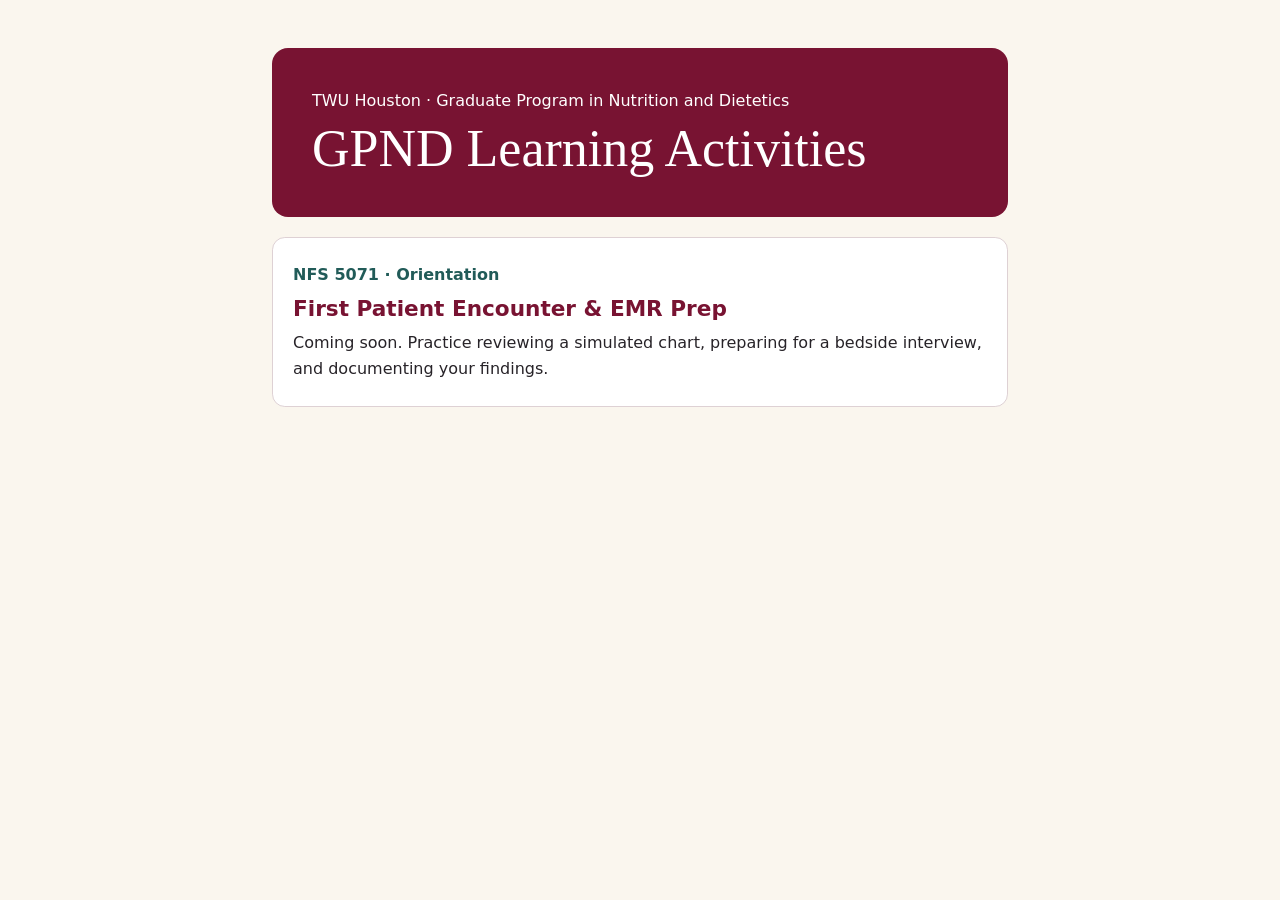
==== public/index.html @ 3261f148 "Initialize the GPND Learning Activities hub" ====
<!doctype html>
<html lang="en">
<head>
  <meta charset="utf-8">
  <meta name="viewport" content="width=device-width, initial-scale=1">
  <title>TWU Houston GPND Learning Activities</title>
  <style>
    * { box-sizing: border-box; }
    body { margin: 0; background: #faf6ee; color: #272328; font: 1rem/1.6 system-ui, sans-serif; }
    main { max-width: 52rem; margin: auto; padding: clamp(1rem, 5vw, 3rem); }
    header { background: #781332; color: white; padding: clamp(1.25rem, 4vw, 2.5rem); border-radius: 1rem; }
    header p, h1 { margin: 0; }
    h1 { font: 500 clamp(2rem, 6vw, 3.25rem)/1.1 Georgia, serif; margin-top: .4rem; }
    section { margin-top: 1.25rem; background: white; border: 1px solid #ded1d4; border-radius: .8rem; padding: 1.25rem; }
    h2 { margin: .25rem 0; color: #781332; font-size: 1.35rem; }
    section p { margin: .25rem 0; }
    .course { color: #215b58; font-weight: 700; }
  </style>
</head>
<body>
  <main>
    <header>
      <p>TWU Houston · Graduate Program in Nutrition and Dietetics</p>
      <h1>GPND Learning Activities</h1>
    </header>
    <section aria-labelledby="orientation">
      <p class="course">NFS 5071 · Orientation</p>
      <h2 id="orientation">First Patient Encounter &amp; EMR Prep</h2>
      <p>Coming soon. Practice reviewing a simulated chart, preparing for a bedside interview, and documenting your findings.</p>
    </section>
  </main>
</body>
</html>
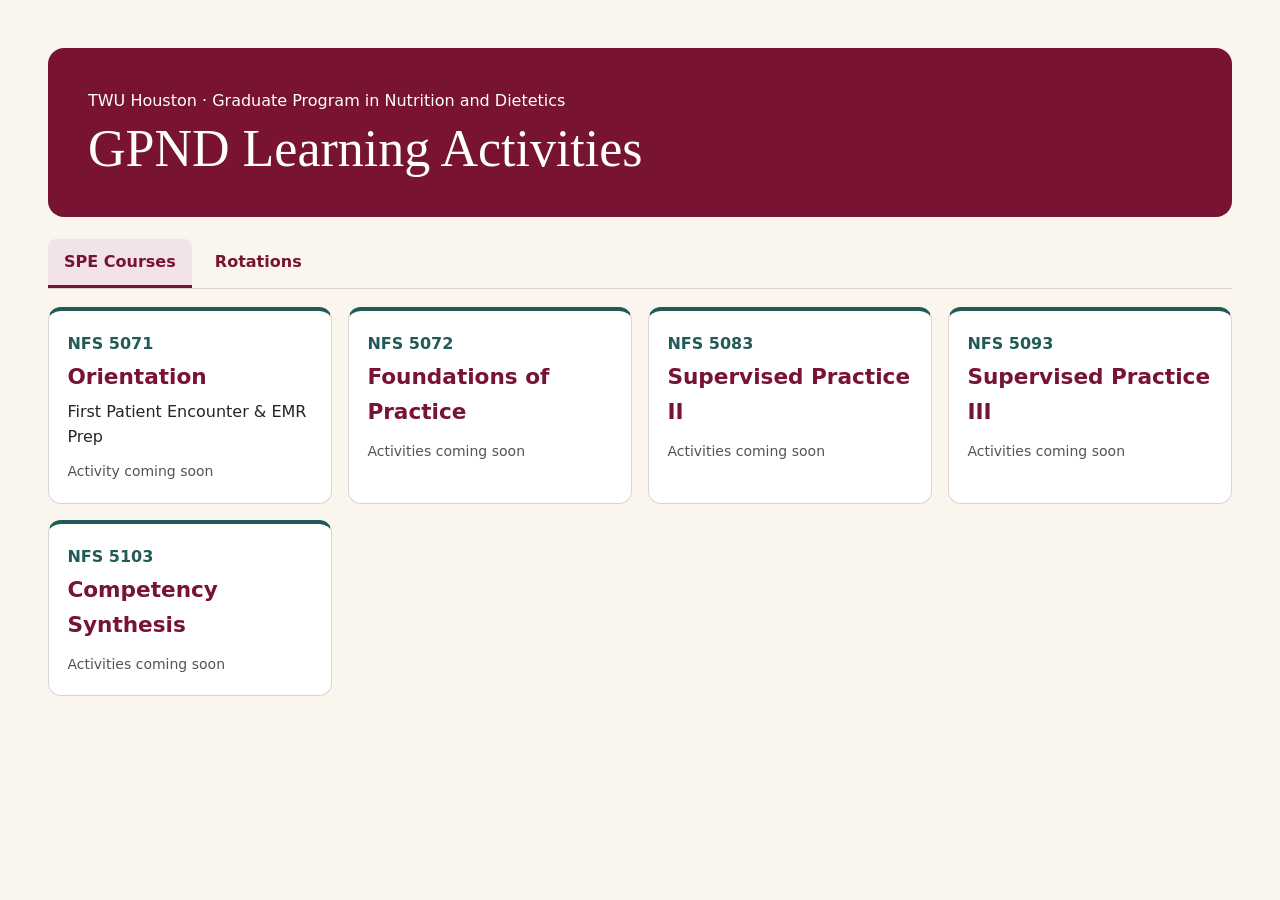
==== commit c64306f4: "Widen the activities hub and organize by SPE course and rotation" ====
--- a/public/index.html
+++ b/public/index.html
@@ -7,14 +7,21 @@
   <style>
     * { box-sizing: border-box; }
     body { margin: 0; background: #faf6ee; color: #272328; font: 1rem/1.6 system-ui, sans-serif; }
-    main { max-width: 52rem; margin: auto; padding: clamp(1rem, 5vw, 3rem); }
+    main { max-width: 92rem; margin: auto; padding: clamp(1rem, 5vw, 3rem); }
     header { background: #781332; color: white; padding: clamp(1.25rem, 4vw, 2.5rem); border-radius: 1rem; }
     header p, h1 { margin: 0; }
     h1 { font: 500 clamp(2rem, 6vw, 3.25rem)/1.1 Georgia, serif; margin-top: .4rem; }
-    section { margin-top: 1.25rem; background: white; border: 1px solid #ded1d4; border-radius: .8rem; padding: 1.25rem; }
     h2 { margin: .25rem 0; color: #781332; font-size: 1.35rem; }
-    section p { margin: .25rem 0; }
     .course { color: #215b58; font-weight: 700; }
+    .tabs { display:flex; flex-wrap:wrap; gap:.45rem; margin:1.35rem 0 1.1rem; border-bottom:1px solid #ded1d4; }
+    .tabs button { font:inherit; font-weight:700; color:#781332; background:transparent; padding:.65rem 1rem; border:0; border-bottom:3px solid transparent; cursor:pointer; }
+    .tabs button[aria-selected="true"] { border-color:#781332; background:#f2e3e8; border-radius:.5rem .5rem 0 0; }
+    :focus-visible { outline:3px solid #215b58; outline-offset:3px; }
+    .grid { display:grid; grid-template-columns:repeat(auto-fit,minmax(min(100%,16rem),1fr)); gap:1rem; }
+    .tile { background:white; border:1px solid #ded1d4; border-top:4px solid #215b58; border-radius:.8rem; padding:1rem 1.15rem; }
+    .tile p { margin:.25rem 0; }
+    .tile .status { margin-top:.65rem; color:#59505a; font-size:.875rem; }
+    [hidden] { display:none; }
   </style>
 </head>
 <body>
@@ -23,11 +30,50 @@
       <p>TWU Houston · Graduate Program in Nutrition and Dietetics</p>
       <h1>GPND Learning Activities</h1>
     </header>
-    <section aria-labelledby="orientation">
-      <p class="course">NFS 5071 · Orientation</p>
-      <h2 id="orientation">First Patient Encounter &amp; EMR Prep</h2>
-      <p>Coming soon. Practice reviewing a simulated chart, preparing for a bedside interview, and documenting your findings.</p>
+    <div class="tabs" role="tablist" aria-label="Browse learning activities">
+      <button type="button" role="tab" id="courses-tab" aria-controls="courses" aria-selected="true">SPE Courses</button>
+      <button type="button" role="tab" id="rotations-tab" aria-controls="rotations" aria-selected="false" tabindex="-1">Rotations</button>
+    </div>
+    <section id="courses" role="tabpanel" aria-labelledby="courses-tab" tabindex="0">
+      <div class="grid"><article class="tile"><p class="course">NFS 5071</p><h2>Orientation</h2><p>First Patient Encounter &amp; EMR Prep</p><p class="status">Activity coming soon</p></article>
+<article class="tile"><p class="course">NFS 5072</p><h2>Foundations of Practice</h2><p class="status">Activities coming soon</p></article>
+<article class="tile"><p class="course">NFS 5083</p><h2>Supervised Practice II</h2><p class="status">Activities coming soon</p></article>
+<article class="tile"><p class="course">NFS 5093</p><h2>Supervised Practice III</h2><p class="status">Activities coming soon</p></article>
+<article class="tile"><p class="course">NFS 5103</p><h2>Competency Synthesis</h2><p class="status">Activities coming soon</p></article></div>
+    </section>
+    <section id="rotations" role="tabpanel" aria-labelledby="rotations-tab" tabindex="0" hidden>
+      <div class="grid"><article class="tile"><h2>Clinical Inpatient</h2><p class="status">Activities coming soon</p></article>
+<article class="tile"><h2>Clinical Outpatient</h2><p class="status">Activities coming soon</p></article>
+<article class="tile"><h2>Renal Dialysis</h2><p class="status">Activities coming soon</p></article>
+<article class="tile"><h2>Community Nutrition</h2><p class="status">Activities coming soon</p></article>
+<article class="tile"><h2>School Foodservice</h2><p class="status">Activities coming soon</p></article>
+<article class="tile"><h2>Hospital Foodservice</h2><p class="status">Activities coming soon</p></article>
+<article class="tile"><h2>Elective</h2><p class="status">Activities coming soon</p></article></div>
     </section>
   </main>
+<script>
+  const tabs = Array.from(document.querySelectorAll('[role="tab"]'));
+  function activate(index) {
+    tabs.forEach((tab, i) => {
+      const active = i === index;
+      tab.setAttribute("aria-selected", String(active));
+      tab.tabIndex = active ? 0 : -1;
+      document.getElementById(tab.getAttribute("aria-controls")).hidden = !active;
+    });
+  }
+  tabs.forEach((tab, index) => {
+    tab.addEventListener("click", () => activate(index));
+    tab.addEventListener("keydown", event => {
+      let next;
+      if (event.key === "ArrowRight" || event.key === "ArrowLeft") next = (index + 1) % tabs.length;
+      else if (event.key === "Home") next = 0;
+      else if (event.key === "End") next = tabs.length - 1;
+      else return;
+      event.preventDefault();
+      activate(next);
+      tabs[next].focus();
+    });
+  });
+</script>
 </body>
 </html>
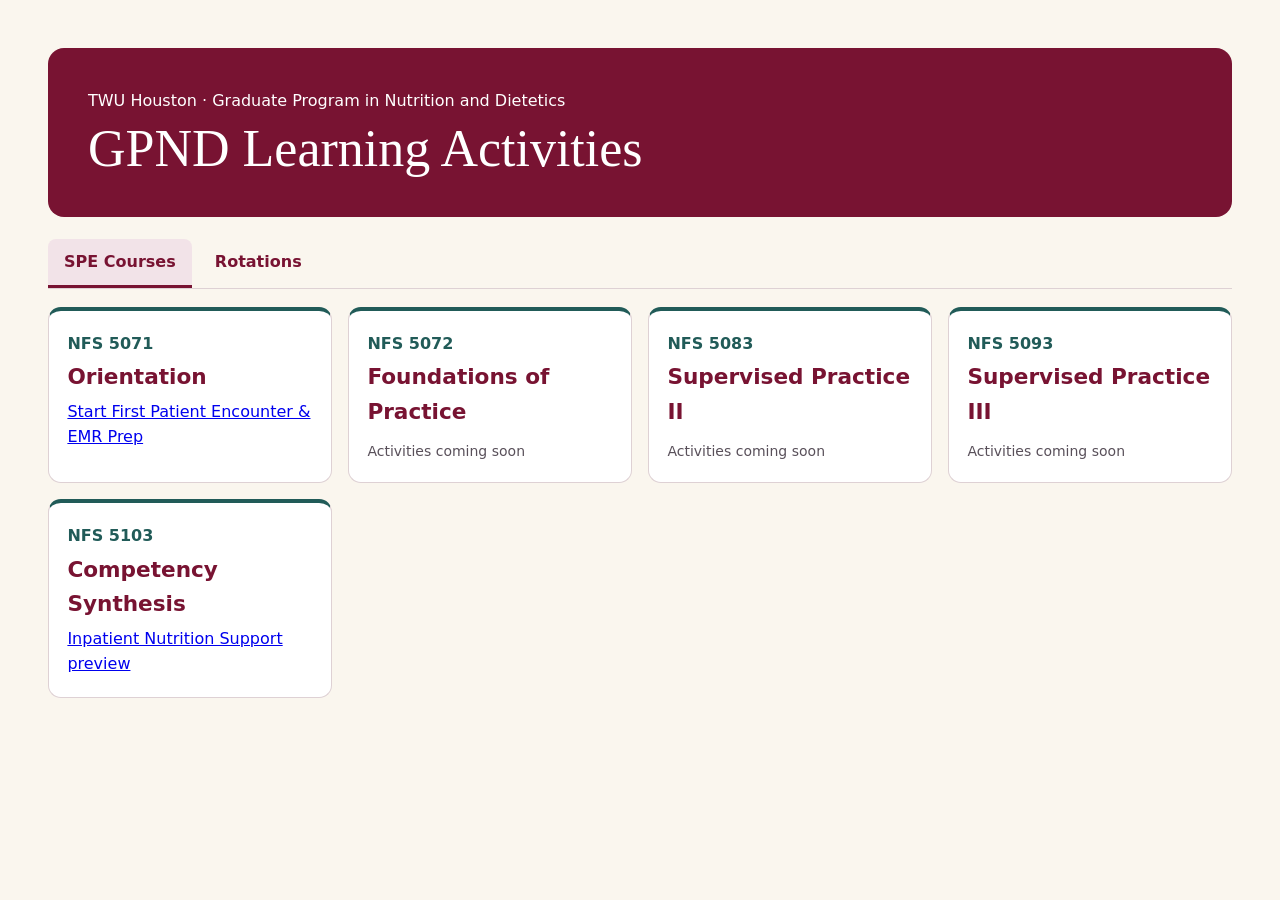
==== commit 102a4757: "Add NFS 5103 EN and PN simulation preview" ====
--- a/public/index.html
+++ b/public/index.html
@@ -35,11 +35,11 @@
       <button type="button" role="tab" id="rotations-tab" aria-controls="rotations" aria-selected="false" tabindex="-1">Rotations</button>
     </div>
     <section id="courses" role="tabpanel" aria-labelledby="courses-tab" tabindex="0">
-      <div class="grid"><article class="tile"><p class="course">NFS 5071</p><h2>Orientation</h2><p>First Patient Encounter &amp; EMR Prep</p><p class="status">Activity coming soon</p></article>
+      <div class="grid"><article class="tile"><p class="course">NFS 5071</p><h2>Orientation</h2><p><a href="spe/5071/first-patient-encounter/">Start First Patient Encounter &amp; EMR Prep</a></p></article>
 <article class="tile"><p class="course">NFS 5072</p><h2>Foundations of Practice</h2><p class="status">Activities coming soon</p></article>
 <article class="tile"><p class="course">NFS 5083</p><h2>Supervised Practice II</h2><p class="status">Activities coming soon</p></article>
 <article class="tile"><p class="course">NFS 5093</p><h2>Supervised Practice III</h2><p class="status">Activities coming soon</p></article>
-<article class="tile"><p class="course">NFS 5103</p><h2>Competency Synthesis</h2><p class="status">Activities coming soon</p></article></div>
+<article class="tile"><p class="course">NFS 5103</p><h2>Competency Synthesis</h2><p><a href="spe/5103/nutrition-support/?encounter=en">Inpatient Nutrition Support preview</a></p></article></div>
     </section>
     <section id="rotations" role="tabpanel" aria-labelledby="rotations-tab" tabindex="0" hidden>
       <div class="grid"><article class="tile"><h2>Clinical Inpatient</h2><p class="status">Activities coming soon</p></article>
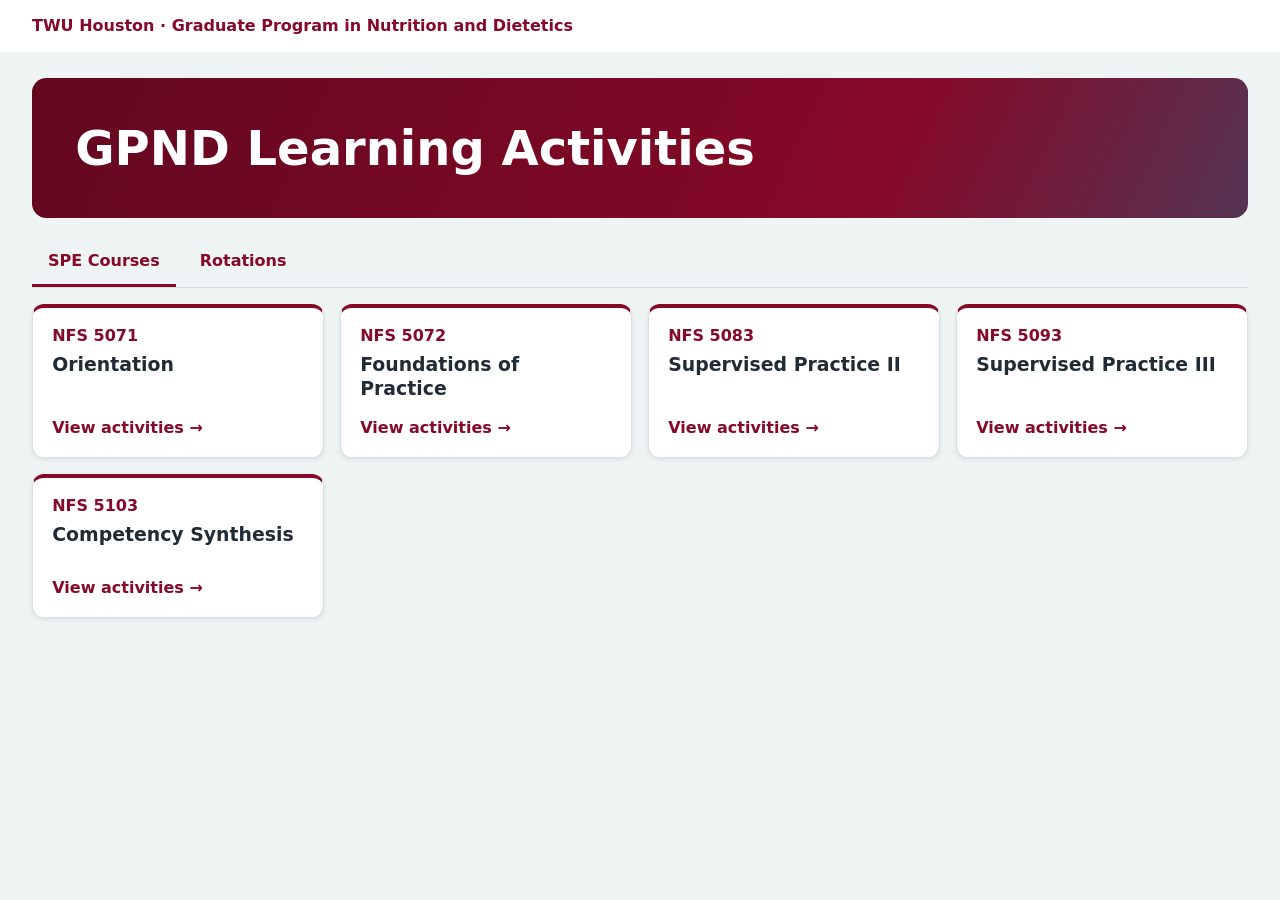
==== commit 63d2204b: "Organize GPND activities into course pages" ====
--- a/public/index.html
+++ b/public/index.html
@@ -4,30 +4,12 @@
   <meta charset="utf-8">
   <meta name="viewport" content="width=device-width, initial-scale=1">
   <title>TWU Houston GPND Learning Activities</title>
-  <style>
-    * { box-sizing: border-box; }
-    body { margin: 0; background: #faf6ee; color: #272328; font: 1rem/1.6 system-ui, sans-serif; }
-    main { max-width: 92rem; margin: auto; padding: clamp(1rem, 5vw, 3rem); }
-    header { background: #781332; color: white; padding: clamp(1.25rem, 4vw, 2.5rem); border-radius: 1rem; }
-    header p, h1 { margin: 0; }
-    h1 { font: 500 clamp(2rem, 6vw, 3.25rem)/1.1 Georgia, serif; margin-top: .4rem; }
-    h2 { margin: .25rem 0; color: #781332; font-size: 1.35rem; }
-    .course { color: #215b58; font-weight: 700; }
-    .tabs { display:flex; flex-wrap:wrap; gap:.45rem; margin:1.35rem 0 1.1rem; border-bottom:1px solid #ded1d4; }
-    .tabs button { font:inherit; font-weight:700; color:#781332; background:transparent; padding:.65rem 1rem; border:0; border-bottom:3px solid transparent; cursor:pointer; }
-    .tabs button[aria-selected="true"] { border-color:#781332; background:#f2e3e8; border-radius:.5rem .5rem 0 0; }
-    :focus-visible { outline:3px solid #215b58; outline-offset:3px; }
-    .grid { display:grid; grid-template-columns:repeat(auto-fit,minmax(min(100%,16rem),1fr)); gap:1rem; }
-    .tile { background:white; border:1px solid #ded1d4; border-top:4px solid #215b58; border-radius:.8rem; padding:1rem 1.15rem; }
-    .tile p { margin:.25rem 0; }
-    .tile .status { margin-top:.65rem; color:#59505a; font-size:.875rem; }
-    [hidden] { display:none; }
-  </style>
+  <link rel="stylesheet" href="hub.css">
 </head>
 <body>
+  <div class="brand">TWU Houston · Graduate Program in Nutrition and Dietetics</div>
   <main>
-    <header>
-      <p>TWU Houston · Graduate Program in Nutrition and Dietetics</p>
+    <header class="hero">
       <h1>GPND Learning Activities</h1>
     </header>
     <div class="tabs" role="tablist" aria-label="Browse learning activities">
@@ -35,20 +17,22 @@
       <button type="button" role="tab" id="rotations-tab" aria-controls="rotations" aria-selected="false" tabindex="-1">Rotations</button>
     </div>
     <section id="courses" role="tabpanel" aria-labelledby="courses-tab" tabindex="0">
-      <div class="grid"><article class="tile"><p class="course">NFS 5071</p><h2>Orientation</h2><p><a href="spe/5071/first-patient-encounter/">Start First Patient Encounter &amp; EMR Prep</a></p></article>
-<article class="tile"><p class="course">NFS 5072</p><h2>Foundations of Practice</h2><p class="status">Activities coming soon</p></article>
-<article class="tile"><p class="course">NFS 5083</p><h2>Supervised Practice II</h2><p class="status">Activities coming soon</p></article>
-<article class="tile"><p class="course">NFS 5093</p><h2>Supervised Practice III</h2><p class="status">Activities coming soon</p></article>
-<article class="tile"><p class="course">NFS 5103</p><h2>Competency Synthesis</h2><p><a href="spe/5103/nutrition-support/?encounter=en">Inpatient Nutrition Support preview</a></p></article></div>
+      <div class="grid">
+        <a class="card" href="spe/5071/"><p class=course>NFS 5071</p><h2>Orientation</h2><span class="action">View activities <span aria-hidden="true">→</span></span></a>
+        <a class="card" href="spe/5072/"><p class=course>NFS 5072</p><h2>Foundations of Practice</h2><span class="action">View activities <span aria-hidden="true">→</span></span></a>
+        <a class="card" href="spe/5083/"><p class=course>NFS 5083</p><h2>Supervised Practice II</h2><span class="action">View activities <span aria-hidden="true">→</span></span></a>
+        <a class="card" href="spe/5093/"><p class=course>NFS 5093</p><h2>Supervised Practice III</h2><span class="action">View activities <span aria-hidden="true">→</span></span></a>
+        <a class="card" href="spe/5103/"><p class=course>NFS 5103</p><h2>Competency Synthesis</h2><span class="action">View activities <span aria-hidden="true">→</span></span></a>
+      </div>
     </section>
     <section id="rotations" role="tabpanel" aria-labelledby="rotations-tab" tabindex="0" hidden>
-      <div class="grid"><article class="tile"><h2>Clinical Inpatient</h2><p class="status">Activities coming soon</p></article>
-<article class="tile"><h2>Clinical Outpatient</h2><p class="status">Activities coming soon</p></article>
-<article class="tile"><h2>Renal Dialysis</h2><p class="status">Activities coming soon</p></article>
-<article class="tile"><h2>Community Nutrition</h2><p class="status">Activities coming soon</p></article>
-<article class="tile"><h2>School Foodservice</h2><p class="status">Activities coming soon</p></article>
-<article class="tile"><h2>Hospital Foodservice</h2><p class="status">Activities coming soon</p></article>
-<article class="tile"><h2>Elective</h2><p class="status">Activities coming soon</p></article></div>
+      <div class="grid"><article class="card"><h2>Clinical Inpatient</h2><p class="status">Activities coming soon</p></article>
+<article class="card"><h2>Clinical Outpatient</h2><p class="status">Activities coming soon</p></article>
+<article class="card"><h2>Renal Dialysis</h2><p class="status">Activities coming soon</p></article>
+<article class="card"><h2>Community Nutrition</h2><p class="status">Activities coming soon</p></article>
+<article class="card"><h2>School Foodservice</h2><p class="status">Activities coming soon</p></article>
+<article class="card"><h2>Hospital Foodservice</h2><p class="status">Activities coming soon</p></article>
+<article class="card"><h2>Elective</h2><p class="status">Activities coming soon</p></article></div>
     </section>
   </main>
 <script>
--- a/public/hub.css
+++ b/public/hub.css
@@ -0,0 +1,30 @@
+:root { color-scheme: light; --maroon: #850928; --ink: #202b35; --line: #d8dfe2; }
+* { box-sizing: border-box; }
+body { margin: 0; font: 1rem/1.55 system-ui, sans-serif; color: var(--ink); background: #eef3f3; }
+[hidden] { display: none; }
+.brand { background: #fff; padding: .85rem max(1rem, calc((100vw - 76rem)/2)); color: var(--maroon); font-weight: 750; }
+.brand a { color: inherit; }
+main { width: min(76rem, 100% - 2rem); margin: 1.6rem auto 3rem; }
+.hero { background: linear-gradient(115deg, #63071f, #850928 70%, #553453); color: white; padding: clamp(1.25rem, 4vw, 2.7rem); border-radius: .9rem; margin-bottom: 1.25rem; }
+.hero p, h1 { margin: 0; }
+.hero p { margin-bottom: .35rem; }
+h1 { font-size: clamp(1.8rem, 4vw, 3rem); line-height: 1.13; }
+.tabs { display: flex; flex-wrap: wrap; gap: .5rem; border-bottom: 1px solid var(--line); margin-bottom: 1rem; }
+.tabs button { font: inherit; font-weight: 700; color: var(--maroon); background: transparent; border: 0; border-bottom: 3px solid transparent; padding: .65rem 1rem; cursor: pointer; }
+.tabs button[aria-selected="true"] { border-color: var(--maroon); }
+.grid { display: grid; grid-template-columns: repeat(auto-fill, minmax(min(100%, 17rem), 1fr)); gap: 1rem; }
+.card { display: flex; flex-direction: column; align-items: flex-start; min-height: 9rem; padding: 1rem 1.2rem; border: 1px solid var(--line); border-top: 4px solid var(--maroon); border-radius: .75rem; background: white; box-shadow: 0 2px 5px #18212b14; color: inherit; text-decoration: none; }
+.card h2 { font-size: 1.18rem; line-height: 1.3; margin: .2rem 0 .45rem; }
+.card p { margin: 0 0 .5rem; }
+.card .course { font-weight: 700; color: var(--maroon); margin: 0; }
+.card .action { color: var(--maroon); font-weight: 700; margin-top: auto; padding-top: .5rem; }
+a.card { transition: transform 160ms ease, box-shadow 160ms ease; }
+a.card:is(:hover, :focus-visible) { box-shadow: 0 10px 22px #18212b24; transform: translateY(-4px); }
+a.card:is(:hover, :focus-visible) .action { text-decoration: underline; }
+:focus-visible { outline: 3px solid #225b61; outline-offset: 4px; }
+.breadcrumb { margin-bottom: 1rem; }
+.breadcrumb a { color: var(--maroon); }
+@media (prefers-reduced-motion: reduce) {
+  a.card { transition: none; }
+  a.card:is(:hover, :focus-visible) { transform: none; }
+}
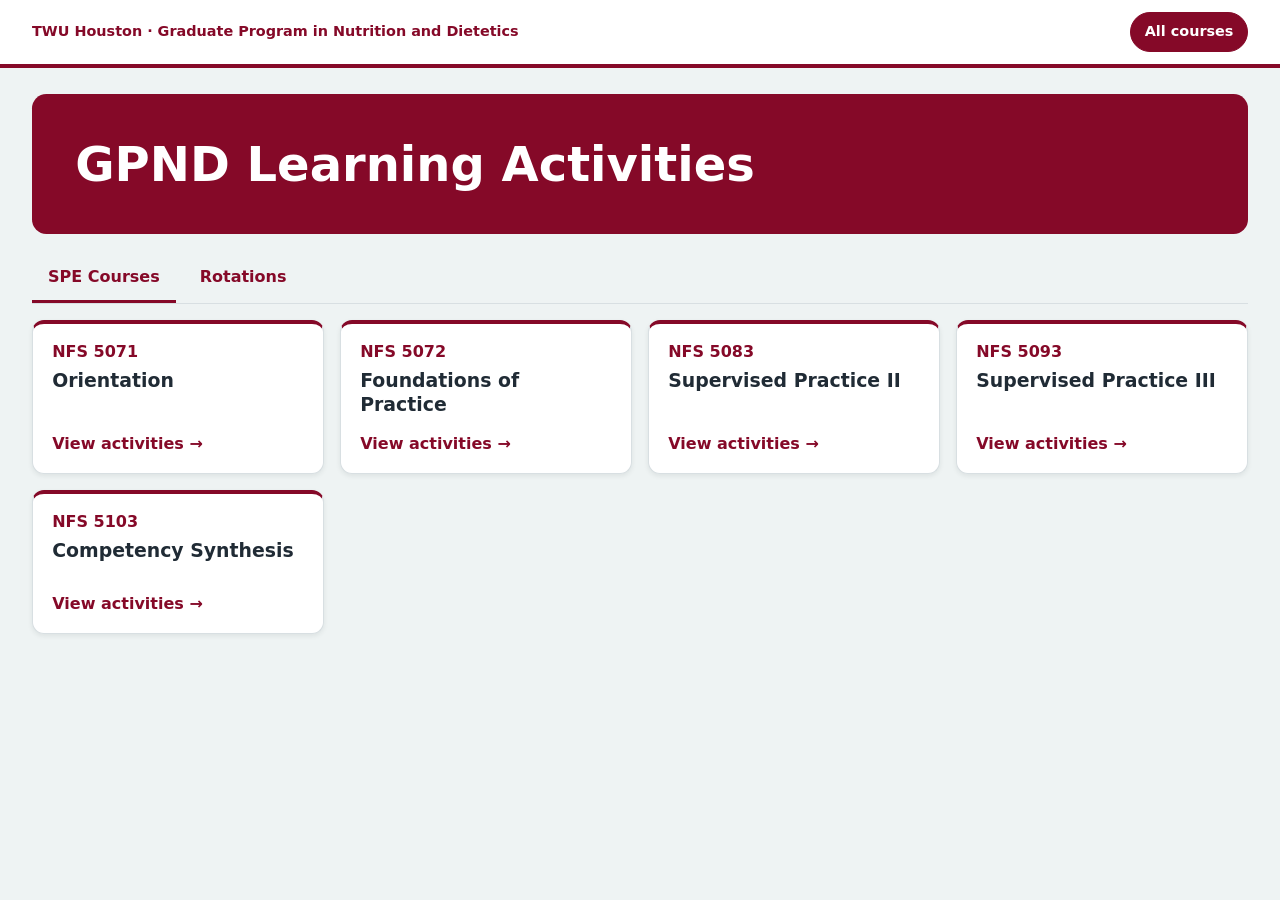
==== commit e2400251: "Restore bedside chart entry and standardize course navigation" ====
--- a/public/index.html
+++ b/public/index.html
@@ -5,9 +5,15 @@
   <meta name="viewport" content="width=device-width, initial-scale=1">
   <title>TWU Houston GPND Learning Activities</title>
   <link rel="stylesheet" href="hub.css">
+<link rel="stylesheet" href="site-nav.css">
 </head>
 <body>
-  <div class="brand">TWU Houston · Graduate Program in Nutrition and Dietetics</div>
+<div class="gpnd-header">
+  <span>TWU Houston · Graduate Program in Nutrition and Dietetics</span>
+  <nav class="gpnd-nav" aria-label="Learning activities navigation">
+    <a href="index.html" aria-current="page">All courses</a>
+  </nav>
+</div>
   <main>
     <header class="hero">
       <h1>GPND Learning Activities</h1>
--- a/public/hub.css
+++ b/public/hub.css
@@ -5,7 +5,7 @@
 .brand { background: #fff; padding: .85rem max(1rem, calc((100vw - 76rem)/2)); color: var(--maroon); font-weight: 750; }
 .brand a { color: inherit; }
 main { width: min(76rem, 100% - 2rem); margin: 1.6rem auto 3rem; }
-.hero { background: linear-gradient(115deg, #63071f, #850928 70%, #553453); color: white; padding: clamp(1.25rem, 4vw, 2.7rem); border-radius: .9rem; margin-bottom: 1.25rem; }
+.hero { background: var(--maroon); color: white; padding: clamp(1.25rem, 4vw, 2.7rem); border-radius: .9rem; margin-bottom: 1.25rem; }
 .hero p, h1 { margin: 0; }
 .hero p { margin-bottom: .35rem; }
 h1 { font-size: clamp(1.8rem, 4vw, 3rem); line-height: 1.13; }
--- a/public/site-nav.css
+++ b/public/site-nav.css
@@ -0,0 +1,58 @@
+.gpnd-header {
+  box-sizing: border-box;
+  display: flex;
+  flex-wrap: wrap;
+  align-items: center;
+  justify-content: space-between;
+  gap: .75rem 1.5rem;
+  padding: .75rem max(1rem, calc((100% - 76rem) / 2));
+  background: white;
+  color: #850928;
+  border-bottom: 4px solid #850928;
+  font: 700 .9rem/1.35 system-ui, sans-serif;
+}
+.gpnd-nav { display: flex; flex-wrap: wrap; gap: .45rem; }
+.gpnd-nav > a, .gpnd-nav > button {
+  display: inline-flex;
+  align-items: center;
+  min-height: 40px;
+  padding: .4rem .85rem;
+  border: 1px solid #850928;
+  border-radius: 999px;
+  background: white;
+  color: #850928;
+  font: inherit;
+  text-decoration: none;
+  cursor: pointer;
+}
+.gpnd-nav > [aria-current="page"], .gpnd-nav > :is(a, button):hover {
+  background: #850928;
+  color: white;
+}
+.gpnd-nav > :focus-visible, .encounter-room button:focus-visible {
+  outline: 3px solid #225b61;
+  outline-offset: 3px;
+}
+.gpnd-skip {
+  position: fixed;
+  z-index: 10;
+  inset: .5rem auto auto .5rem;
+  padding: .5rem;
+  color: #850928;
+  background: white;
+}
+.gpnd-skip:not(:focus) { clip-path: inset(50%); }
+.encounter-room { position: relative; width: min(100%, 65rem); margin: 0 auto; }
+.encounter-room img { display: block; width: 100%; height: auto; border-radius: .75rem; }
+.encounter-room button {
+  position: absolute;
+  top: 20%;
+  left: 2%;
+  min-height: 44px;
+  padding: .45rem .7rem;
+  border: 2px solid white;
+  border-radius: .5rem;
+  background: #850928;
+  color: white;
+  font-weight: 700;
+}
